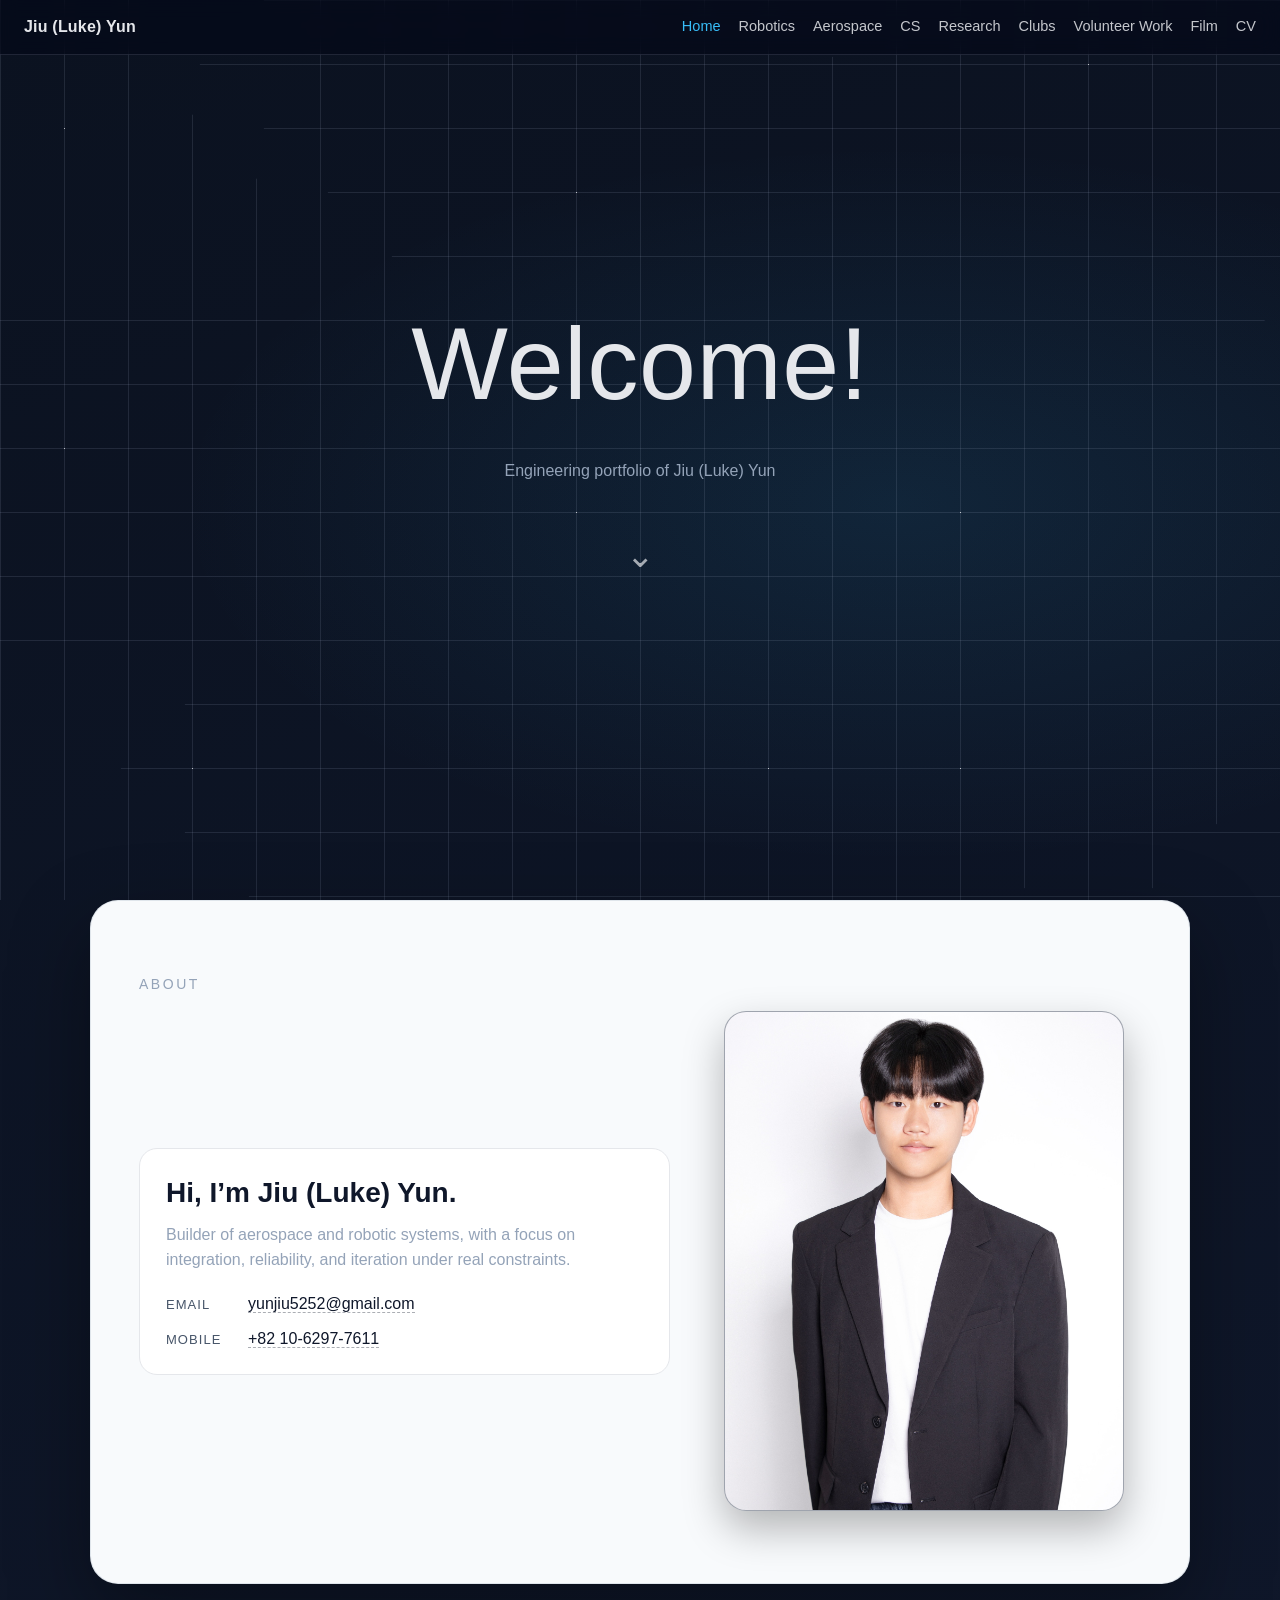
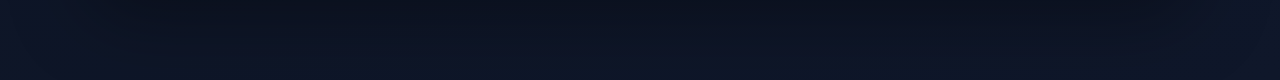
==== index.html @ 2cd90d99 "Film: expand gallery to 191 photos grouped by month Co-Authored-By: Claude Opus 5.5 <noreply@anthrop" ====
<!doctype html>
<html lang="en">
<head>
  <meta charset="UTF-8" />
  <meta name="viewport" content="width=device-width, initial-scale=1" />
  <title>Jiu (Luke) Yun</title>
  <link rel="icon" href="favicon.ico?v=2" sizes="any" />
  <link rel="icon" href="assets/icons/favicon.svg?v=2" type="image/svg+xml" />
  <link rel="apple-touch-icon" href="assets/icons/apple-touch-icon.png?v=2" />
  <link rel="manifest" href="site.webmanifest" />
  <meta name="theme-color" content="#0b1220" />
  <link rel="stylesheet" href="styles/main.css?v=13" />
  <script>
    try{ if(!sessionStorage.getItem('bpIntro')){ document.documentElement.classList.add('bp-intro'); sessionStorage.setItem('bpIntro','1'); } }catch(e){}
    setTimeout(function(){ document.documentElement.classList.add('bp-done'); }, 4500);
  </script>
  <script src="scripts/blueprint.js?v=3" defer></script>
</head>
<body>

<header class="topbar">
  <div class="brand">Jiu (Luke) Yun</div>
  <nav class="nav">
    <a href="index.html" class="active">Home</a>
    <a href="robotics.html">Robotics</a>
    <a href="aerospace.html">Aerospace</a>
    <a href="cs.html">CS</a>
    <a href="research.html">Research</a>
    <a href="clubs.html">Clubs</a>
    <a href="volunteer.html">Volunteer Work</a>
    <a href="film.html">Film</a>
    <a href="cv.html">CV</a>
  </nav>
</header>

<main class="heroWrap">
  <section class="hero">
    <h1>Welcome!</h1>
    <p>Engineering portfolio of Jiu (Luke) Yun</p>
    <a class="downLink" href="#about" aria-label="Scroll to about">⌄</a>
  </section>
</main>
<section class="section" id="about">
  <p class="sectionTitle">About</p>

  <div class="aboutGrid">
    <div class="aboutCard">
      <h2 class="aboutLead">Hi, I’m Jiu (Luke) Yun.</h2>
      <p class="aboutBody">
        Builder of aerospace and robotic systems, with a focus on integration, reliability, and iteration under real constraints.
      </p>

      <div class="contactList">
        <div class="contactItem">
          <div class="contactLabel">Email</div>
          <div class="contactValue">
            <a href="mailto:yunjiu5252@gmail.com">yunjiu5252@gmail.com</a>
          </div>
        </div>

        <div class="contactItem">
          <div class="contactLabel">Mobile</div>
          <div class="contactValue">
            <a href="tel:+821062977611">+82 10-6297-7611</a>
          </div>
        </div>
      </div>
    </div>

    <div class="profileWrap">
      <img class="profileImg" src="assets/img/profile.jpeg" alt="Portrait of Jiu (Luke) Yun" />
    </div>
  </div>
</section>

<script src="scripts/main.js"></script>
</body>
</html>
---- styles/main.css ----
html {
  scroll-behavior: smooth;
}

:root{
  --bg:#0b1220;
  --bg2:#0f172a;
  --text:#e5e7eb;
  --muted:#94a3b8;
  --line: rgba(148,163,184,.18);
  --accent:#38bdf8;
}

*{ box-sizing:border-box; }

body{
  margin:0;
  color:var(--text);
  background:
    radial-gradient(1200px 600px at 70% 30%, rgba(56,189,248,.10), transparent 60%),
    linear-gradient(160deg, var(--bg), var(--bg2));
  font-family:-apple-system, BlinkMacSystemFont, "Segoe UI", Arial, sans-serif;
  line-height:1.6;
}

/* hero background only */
.heroWrap{
  position: relative;
  isolation: isolate;
}

.heroWrap::before{
  content:"";
  position:absolute;
  inset:0;
  pointer-events:none;
  background:
    linear-gradient(var(--line) 1px, transparent 1px) 0 0 / 64px 64px,
    linear-gradient(90deg, var(--line) 1px, transparent 1px) 0 0 / 64px 64px,
    linear-gradient(rgba(148,163,184,.08) 1px, transparent 1px) 0 0 / 16px 16px,
    linear-gradient(90deg, rgba(148,163,184,.08) 1px, transparent 1px) 0 0 / 16px 16px;
  opacity:.6;
  z-index:-1;
}

/* top nav */
.topbar{
  position:fixed;
  top:0; left:0; right:0;
  display:flex;
  align-items:center;
  justify-content:space-between;
  padding:14px 24px;
  background: rgba(2,6,23,.55);
  border-bottom:1px solid rgba(148,163,184,.18);
  backdrop-filter: blur(10px);
  z-index:50;
}

.brand{
  font-weight:700;
  letter-spacing:.2px;
}

.nav{
  display:flex;
  gap:18px;
  align-items:center;
}

.nav a{
  color:var(--text);
  text-decoration:none;
  opacity:.85;
  font-size:14.5px;
}

.nav a:hover{ opacity:1; }

.nav a.active{
  opacity:1;
  color:var(--accent);
}

/* full-screen hero */
.heroWrap{
  min-height:100vh;
  display:grid;
  place-items:center;
  padding: 0 24px;
}

.hero{
  text-align:center;
  transform: translateY(-18px);
}

.hero h1{
  margin:0;
  font-size: clamp(56px, 8vw, 110px);
  font-weight:300;
  letter-spacing:.5px;
}

.hero p{
  margin: 12px 0 0;
  color: var(--muted);
}

.down{
  margin-top: 44px;
  font-size: 34px;
  color: rgba(229,231,235,.7);
  animation: bob 1.6s ease-in-out infinite;
}

@keyframes bob{
  0%,100%{ transform: translateY(0); }
  50%{ transform: translateY(10px); }
}

/* ---- About section (scroll-down info) ---- */
.section{
  max-width: 1100px;
  margin: 0 auto;
  padding: 96px 24px;
}

.sectionTitle{
  font-size: 14px;
  letter-spacing: .18em;
  text-transform: uppercase;
  color: var(--muted);
  margin: 0 0 16px;
}

.aboutGrid{
  display: grid;
  grid-template-columns: 1fr;
  gap: 28px;
  align-items: center;
}

@media (min-width: 900px){
  .aboutGrid{
    grid-template-columns: 1.1fr .9fr; /* text | photo */
    gap: 36px;
  }
}

.aboutCard{
  background: #ffffff;              /* 완전 흰 카드 */
  border: 1px solid #e5e7eb;        /* 연한 테두리 */
  border-radius: 18px;
  padding: 26px 26px 22px;

  /* ↓ 이 줄은 제거 */
  /* backdrop-filter: blur(10px); */
}

.aboutLead{
  font-size: 28px;
  line-height: 1.25;
  margin: 0 0 12px;
  font-weight: 600;
}

.aboutBody{
  margin: 0 0 18px;
  color: var(--muted);
}

.contactList{
  display: grid;
  gap: 10px;
  margin-top: 10px;
}

.contactItem{
  display: flex;
  gap: 10px;
  align-items: baseline;
}

.contactLabel{
  width: 72px;
  color: rgba(229,231,235,.75);
  font-size: 13px;
  letter-spacing: .08em;
  text-transform: uppercase;
}

.contactValue a{
  color: var(--text);
  text-decoration: none;
  border-bottom: 1px dashed rgba(56,189,248,.55);
}
.contactValue a:hover{
  color: var(--accent);
  border-bottom-color: rgba(56,189,248,.9);
}

.profileWrap{
  display: grid;
  place-items: center;
}

.profileImg{
  width: min(420px, 92%);
  aspect-ratio: 4 / 5;
  object-fit: cover;
  border-radius: 22px;
  border: 1px solid rgba(148,163,184,.18);
  box-shadow: 0 18px 40px rgba(0,0,0,.28);
  background: rgba(2,6,23,.35);
}

/* helpers */
.page{ padding: 120px 24px 64px; max-width: 1100px; margin: 0 auto; }
.muted{ color: var(--muted); }

.downLink{
  display: inline-block;
  margin-top: 44px;
  font-size: 34px;
  color: rgba(229,231,235,.7);
  text-decoration: none;
  animation: bob 1.6s ease-in-out infinite;
}
.downLink:hover{ color: var(--accent); }

.section{
  max-width: 1100px;
  margin: 0 auto;
  padding: 96px 24px;
}

#about{
  background: #f8fafc;
  color: #0f172a;
}
/* ===== Section pages ===== */
.pageHead{position:relative;isolation:isolate;padding:140px 24px 56px;border-bottom:1px solid var(--line)}
.pageHead::before{content:"";position:absolute;inset:0;pointer-events:none;
  background:
    linear-gradient(var(--line) 1px, transparent 1px) 0 0 / 64px 64px,
    linear-gradient(90deg, var(--line) 1px, transparent 1px) 0 0 / 64px 64px,
    linear-gradient(rgba(148,163,184,.08) 1px, transparent 1px) 0 0 / 16px 16px,
    linear-gradient(90deg, rgba(148,163,184,.08) 1px, transparent 1px) 0 0 / 16px 16px;
  opacity:.6;z-index:-1}
.pageHeadInner{max-width:1100px;margin:0 auto}
.pageHead h1{margin:0;font-size:clamp(40px,6vw,72px);font-weight:300;letter-spacing:.5px;line-height:1.1}
.pageHead p{margin:14px 0 0;color:var(--muted);max-width:60ch}

.projectList{max-width:1100px;margin:0 auto;padding:24px 24px 96px}
.project{display:grid;grid-template-columns:1fr;gap:24px;padding:48px 0;border-bottom:1px solid var(--line)}
.project:last-child{border-bottom:0}
@media (min-width:900px){.project{grid-template-columns:.95fr 1.05fr;gap:40px;align-items:start}}
.projectMedia{aspect-ratio:4/3;border:1px dashed rgba(148,163,184,.35);border-radius:14px;background:rgba(2,6,23,.35);display:grid;place-items:center;color:var(--muted);font-size:14px;overflow:hidden}
.projectMedia img{width:100%;height:100%;object-fit:cover}
.projectMeta{font-size:13px;letter-spacing:.12em;text-transform:uppercase;color:var(--accent);margin:0 0 8px}
.project h2{margin:0 0 12px;font-size:28px;font-weight:600;line-height:1.25}
.project p{margin:0 0 14px;opacity:.9;max-width:62ch}
.tags{display:flex;flex-wrap:wrap;gap:8px;margin:6px 0 0;padding:0;list-style:none}
.tags li{font-size:13.5px;padding:4px 10px;border:1px solid var(--line);border-radius:999px;color:var(--muted)}

.cvWrap{max-width:1100px;margin:0 auto;padding:24px 24px 96px}
.cvBlock{padding:40px 0;border-bottom:1px solid var(--line)}
.cvBlock:last-of-type{border-bottom:0}
.cvRow{display:grid;grid-template-columns:1fr;gap:4px;padding:14px 0;border-top:1px solid rgba(148,163,184,.10)}
.cvRow:first-of-type{border-top:0}
@media (min-width:720px){.cvRow{grid-template-columns:140px 1fr;gap:24px}}
.cvDate{color:var(--muted);font-size:14.5px}
.cvTitle{font-weight:600}
.cvSub{color:var(--muted);font-size:14.5px}
.cvDownload{display:inline-block;margin-top:22px;padding:10px 18px;border:1px solid var(--accent);border-radius:10px;color:var(--accent);text-decoration:none}
.cvDownload:hover{background:rgba(56,189,248,.12)}

/* ===== Robot lineup (robotics page) ===== */
.lineup{max-width:1100px;margin:0 auto;padding:56px 24px 24px}
.lineupHead{display:flex;justify-content:space-between;align-items:flex-end;gap:16px;flex-wrap:wrap;margin-bottom:24px}
.lineupHead h2{margin:0;font-size:28px;font-weight:600}
.lineupHead p{margin:6px 0 0;color:var(--muted)}
.filter{display:flex;gap:6px;flex-wrap:wrap}
.filter button{font:inherit;font-size:14px;color:var(--muted);background:transparent;border:1px solid var(--line);border-radius:999px;padding:6px 14px;cursor:pointer}
.filter button[aria-pressed="true"]{color:var(--bg);background:var(--accent);border-color:var(--accent)}
.robotGrid{display:grid;grid-template-columns:repeat(auto-fill,minmax(230px,1fr));gap:18px;margin:0;padding:0;list-style:none}
.robot{border:1px solid var(--line);border-radius:14px;overflow:hidden;background:rgba(2,6,23,.35);display:flex;flex-direction:column}
.robot[hidden]{display:none}
.robotPhoto{position:relative;overflow:hidden;aspect-ratio:4/3;display:grid;place-items:center;color:var(--muted);font-size:13px;border-bottom:1px dashed rgba(148,163,184,.3)}
.robotPhoto img{position:absolute;inset:0;width:100%;height:100%;object-fit:cover}
.robotBody{padding:14px 16px 16px}
.robotNo{font-size:12px;letter-spacing:.12em;color:var(--accent);margin:0 0 4px}
.robot h3{margin:0 0 10px;font-size:19px;font-weight:600}
.robotSpecs{margin:0;display:grid;grid-template-columns:auto 1fr;gap:4px 12px;font-size:14px}
.robotSpecs dt{color:var(--muted)}
.robotSpecs dd{margin:0}
.blank{color:rgba(148,163,184,.55)}

.paperBlank{border:1px dashed rgba(148,163,184,.35);border-radius:10px;padding:14px 16px;margin:0 0 14px;color:var(--muted);font-size:14.5px}
.paperBlank dl{margin:0;display:grid;grid-template-columns:auto 1fr;gap:6px 14px}
.paperBlank dt{color:var(--muted)}
.paperBlank dd{margin:0;color:rgba(148,163,184,.55)}

/* ===== Site-wide blueprint grid (fixed, continuous behind every section) ===== */
.heroWrap::before, .pageHead::before{ display:none; }
body::before, body::after{
  content:"";
  position:fixed;
  inset:0;
  pointer-events:none;
  z-index:-1;
}
/* fine 16px grid */
body::before{
  background:
    linear-gradient(rgba(148,163,184,.07) 1px, transparent 1px) 0 0 / 16px 16px,
    linear-gradient(90deg, rgba(148,163,184,.07) 1px, transparent 1px) 0 0 / 16px 16px;
}
/* major 64px grid */
body::after{
  background:
    linear-gradient(rgba(148,163,184,.16) 1px, transparent 1px) 0 0 / 64px 64px,
    linear-gradient(90deg, rgba(148,163,184,.16) 1px, transparent 1px) 0 0 / 64px 64px;
}

/* intro: grid lines grow out from scattered intersections (scripts/blueprint.js) */
body::before, body::after{ transition: opacity .7s ease; }
.bp-intro:not(.bp-done) body::before,
.bp-intro:not(.bp-done) body::after{ opacity:0; }
.bpCanvas{ position:fixed; inset:0; width:100%; height:100%; pointer-events:none; z-index:-1; transition: opacity .7s ease; }
.bp-intro .hero, .bp-intro .pageHeadInner{ animation: bpFade .8s ease-out 1.4s both; }
@keyframes bpFade{ from{ opacity:0; transform: translateY(-6px); } to{ opacity:1; transform: translateY(-18px); } }
.bp-intro .pageHeadInner{ animation-name: bpFadeFlat; }
@keyframes bpFadeFlat{ from{ opacity:0; } to{ opacity:1; } }
@media (prefers-reduced-motion: reduce){
  .bp-intro body::before, .bp-intro body::after{ opacity:1 !important; }
  .bp-intro .hero, .bp-intro .pageHeadInner{ animation:none; }
  .bpCanvas{ display:none; }
}

/* ===== About: floating rounded panel ===== */
#about{
  max-width:1100px;
  margin:0 auto 96px;
  padding:72px 48px;
  border-radius:28px;
  background:#f8fafc;
  color:#0f172a;
  border:1px solid rgba(148,163,184,.25);
  box-shadow:0 30px 80px rgba(0,0,0,.35);
}
@media (max-width: 1148px){
  #about{ margin:0 24px 96px; }
}
@media (max-width: 640px){
  #about{ margin:0 16px 64px; padding:40px 20px; border-radius:20px; }
}
#about .contactLabel{ color:#475569; }
#about .contactValue a{ color:#0f172a; border-bottom-color:rgba(15,23,42,.35); }
#about .contactValue a:hover{ color:#0369a1; border-bottom-color:#0369a1; }
.projectMedia{position:relative}
.projectMedia > img{position:absolute;inset:0;width:100%;height:100%;object-fit:cover}
.projectMedia.duo{display:grid;grid-template-columns:1fr 1fr;gap:4px;place-items:stretch}
.projectMedia.duo > img{position:static;min-height:0}
.projectLink{margin:14px 0 0;font-size:15px}
.projectLink a{color:var(--accent);text-decoration:none;border-bottom:1px solid currentColor}
.projectLink a:hover{opacity:.8}
.paperInfo{border:1px solid rgba(148,163,184,.25);border-radius:10px;padding:14px 16px;margin:0 0 14px;font-size:14.5px}
.paperInfo dl{margin:0;display:grid;grid-template-columns:auto 1fr;gap:6px 14px}
.paperInfo dt{color:var(--muted)}
.paperInfo dd{margin:0;color:#e2e8f0}
.paperInfo b{font-weight:600;color:#fff}
.projectMedia.page{background:#e5e7eb}
.projectMedia.page > img{object-fit:cover;object-position:top}
a.projectMedia{display:block;width:100%;align-self:start}
/* ===== Clubs ===== */
.clubSection{max-width:1100px;margin:0 auto;padding:24px 24px 96px}
.clubGrid{list-style:none;margin:0;padding:0;display:grid;grid-template-columns:repeat(auto-fill,minmax(320px,1fr));gap:16px}
.club{border:1px solid rgba(148,163,184,.22);border-radius:16px;background:rgba(2,6,23,.45);padding:20px 22px}
.clubField{font-size:12px;letter-spacing:.12em;text-transform:uppercase;color:var(--accent);margin:0 0 8px}
.club h3{margin:0 0 6px;font-size:22px;font-weight:600}
.clubRole{margin:0;color:var(--muted);font-size:15px}
.club{display:flex;align-items:center;gap:18px}
.clubLogo{width:84px;height:84px;flex:0 0 84px;border-radius:14px;object-fit:cover;background:#fff}
.clubLogo.empty{background:transparent;border:1px dashed rgba(148,163,184,.35)}
.clubText{min-width:0}
.projectMedia.logoMedia{border-style:solid;border-color:rgba(148,163,184,.2)}
.projectMedia.logoMedia > img{position:static;width:auto;height:78%;max-width:78%;object-fit:contain;margin:auto}
.project a{color:var(--accent)}
/* ===== Film ===== */
.filmSection{max-width:1200px;margin:0 auto;padding:24px 24px 96px}
.filmMonth{font-size:13px;letter-spacing:.14em;text-transform:uppercase;color:var(--accent);font-weight:500;margin:40px 0 14px;padding-top:18px;border-top:1px solid rgba(148,163,184,.18)}
.filmMonth:first-child{margin-top:0}
.filmGrid{columns:3 280px;column-gap:12px}
.filmItem{display:block;break-inside:avoid;margin:0 0 12px;border-radius:8px;overflow:hidden;background:#0b1220;border:1px solid rgba(148,163,184,.16)}
.filmItem img{display:block;width:100%;height:auto;transition:transform .35s ease}
.filmItem:hover img{transform:scale(1.02)}
@media (max-width:640px){.filmGrid{columns:2;column-gap:8px}.filmItem{margin-bottom:8px}}
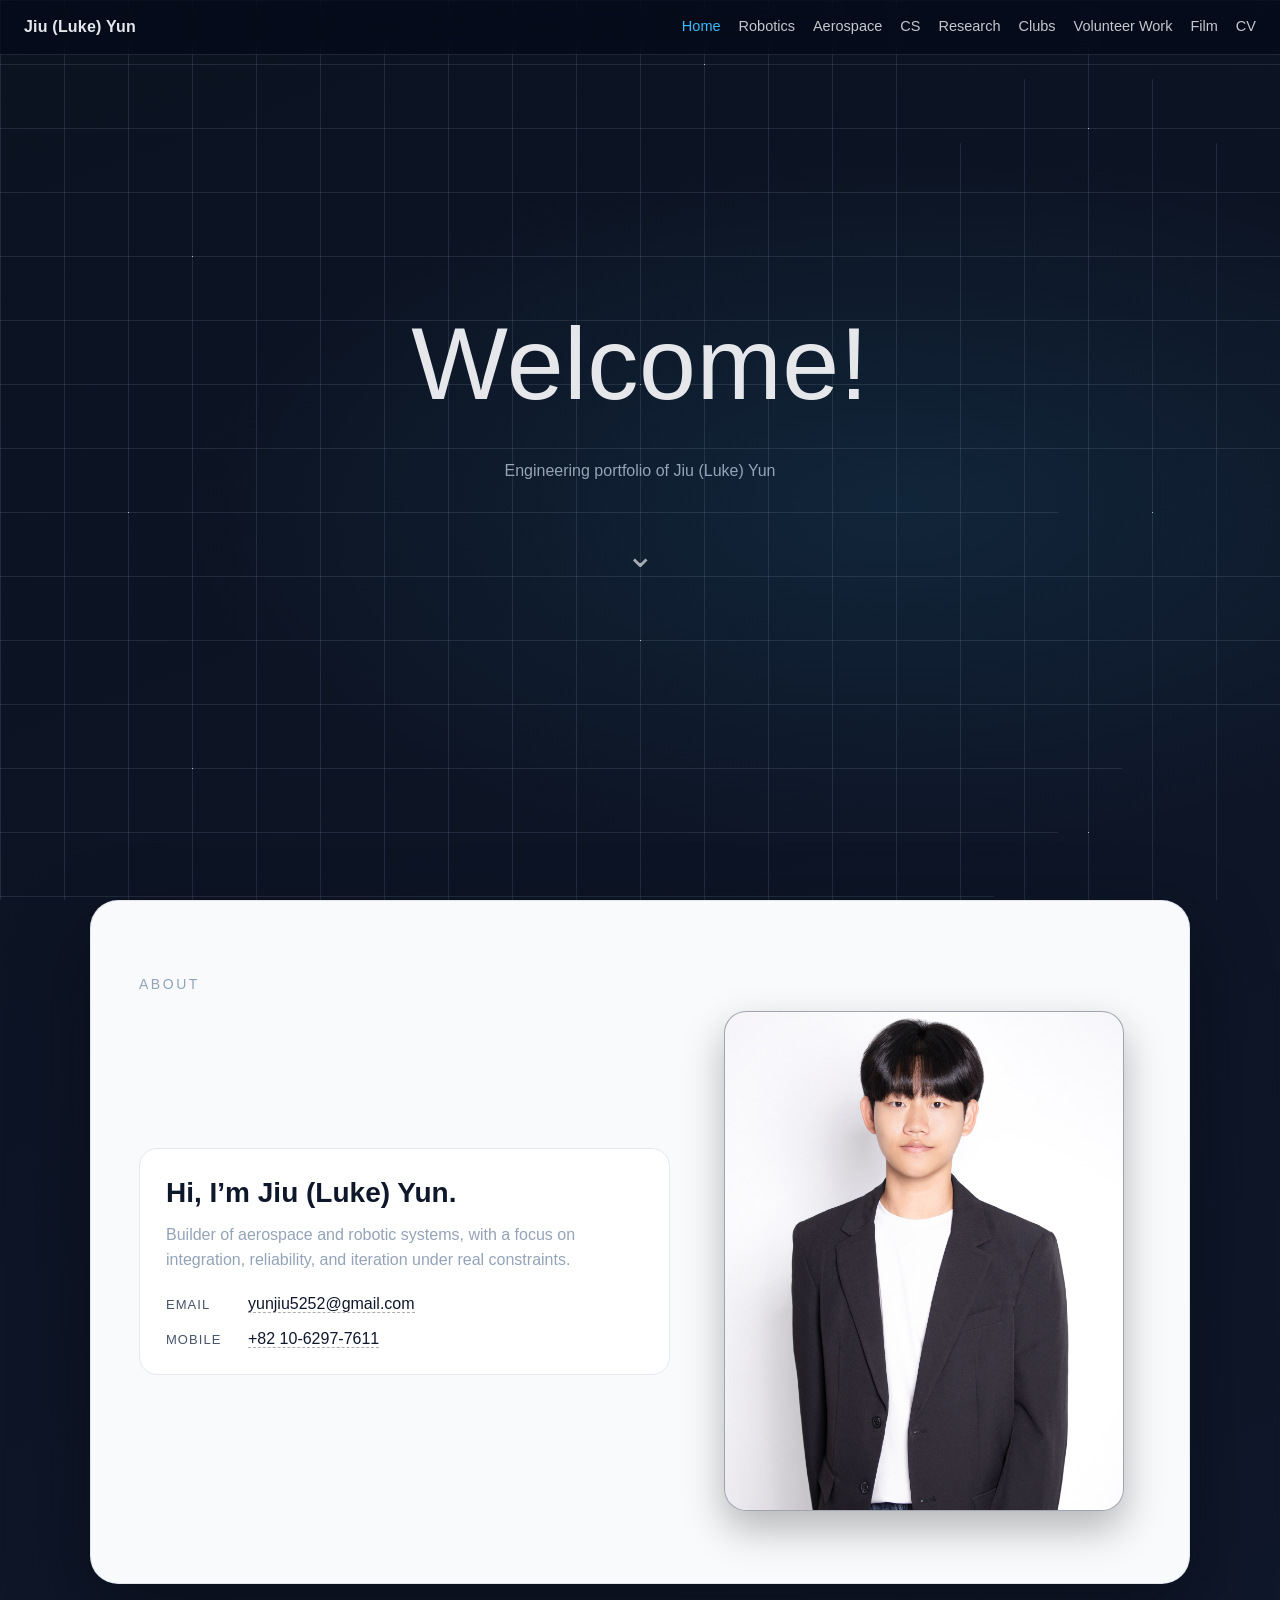
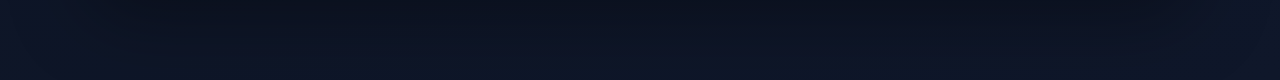
==== commit 3e9a0a14: "Film: feature Instagram profile photo, drop two silhouettes Co-Authored-By: Claude Opus 5.5 <noreply" ====
--- a/index.html
+++ b/index.html
@@ -9,7 +9,7 @@
   <link rel="apple-touch-icon" href="assets/icons/apple-touch-icon.png?v=2" />
   <link rel="manifest" href="site.webmanifest" />
   <meta name="theme-color" content="#0b1220" />
-  <link rel="stylesheet" href="styles/main.css?v=13" />
+  <link rel="stylesheet" href="styles/main.css?v=14" />
   <script>
     try{ if(!sessionStorage.getItem('bpIntro')){ document.documentElement.classList.add('bp-intro'); sessionStorage.setItem('bpIntro','1'); } }catch(e){}
     setTimeout(function(){ document.documentElement.classList.add('bp-done'); }, 4500);
--- a/styles/main.css
+++ b/styles/main.css
@@ -397,3 +397,8 @@
 .filmItem img{display:block;width:100%;height:auto;transition:transform .35s ease}
 .filmItem:hover img{transform:scale(1.02)}
 @media (max-width:640px){.filmGrid{columns:2;column-gap:8px}.filmItem{margin-bottom:8px}}
+.filmHead{display:flex;align-items:center;justify-content:space-between;gap:40px}
+.filmProfile{flex:0 0 230px;display:block;text-decoration:none;color:var(--muted);text-align:center;font-size:13px;letter-spacing:.04em}
+.filmProfile img{display:block;width:100%;aspect-ratio:3/4;object-fit:cover;border-radius:14px;border:1px solid rgba(148,163,184,.3);box-shadow:0 18px 50px rgba(0,0,0,.45);transform:rotate(2deg);transition:transform .3s ease;margin-bottom:12px}
+.filmProfile:hover img{transform:rotate(0)}
+@media (max-width:720px){.filmHead{flex-direction:column;align-items:flex-start}.filmProfile{flex-basis:auto;width:180px}}
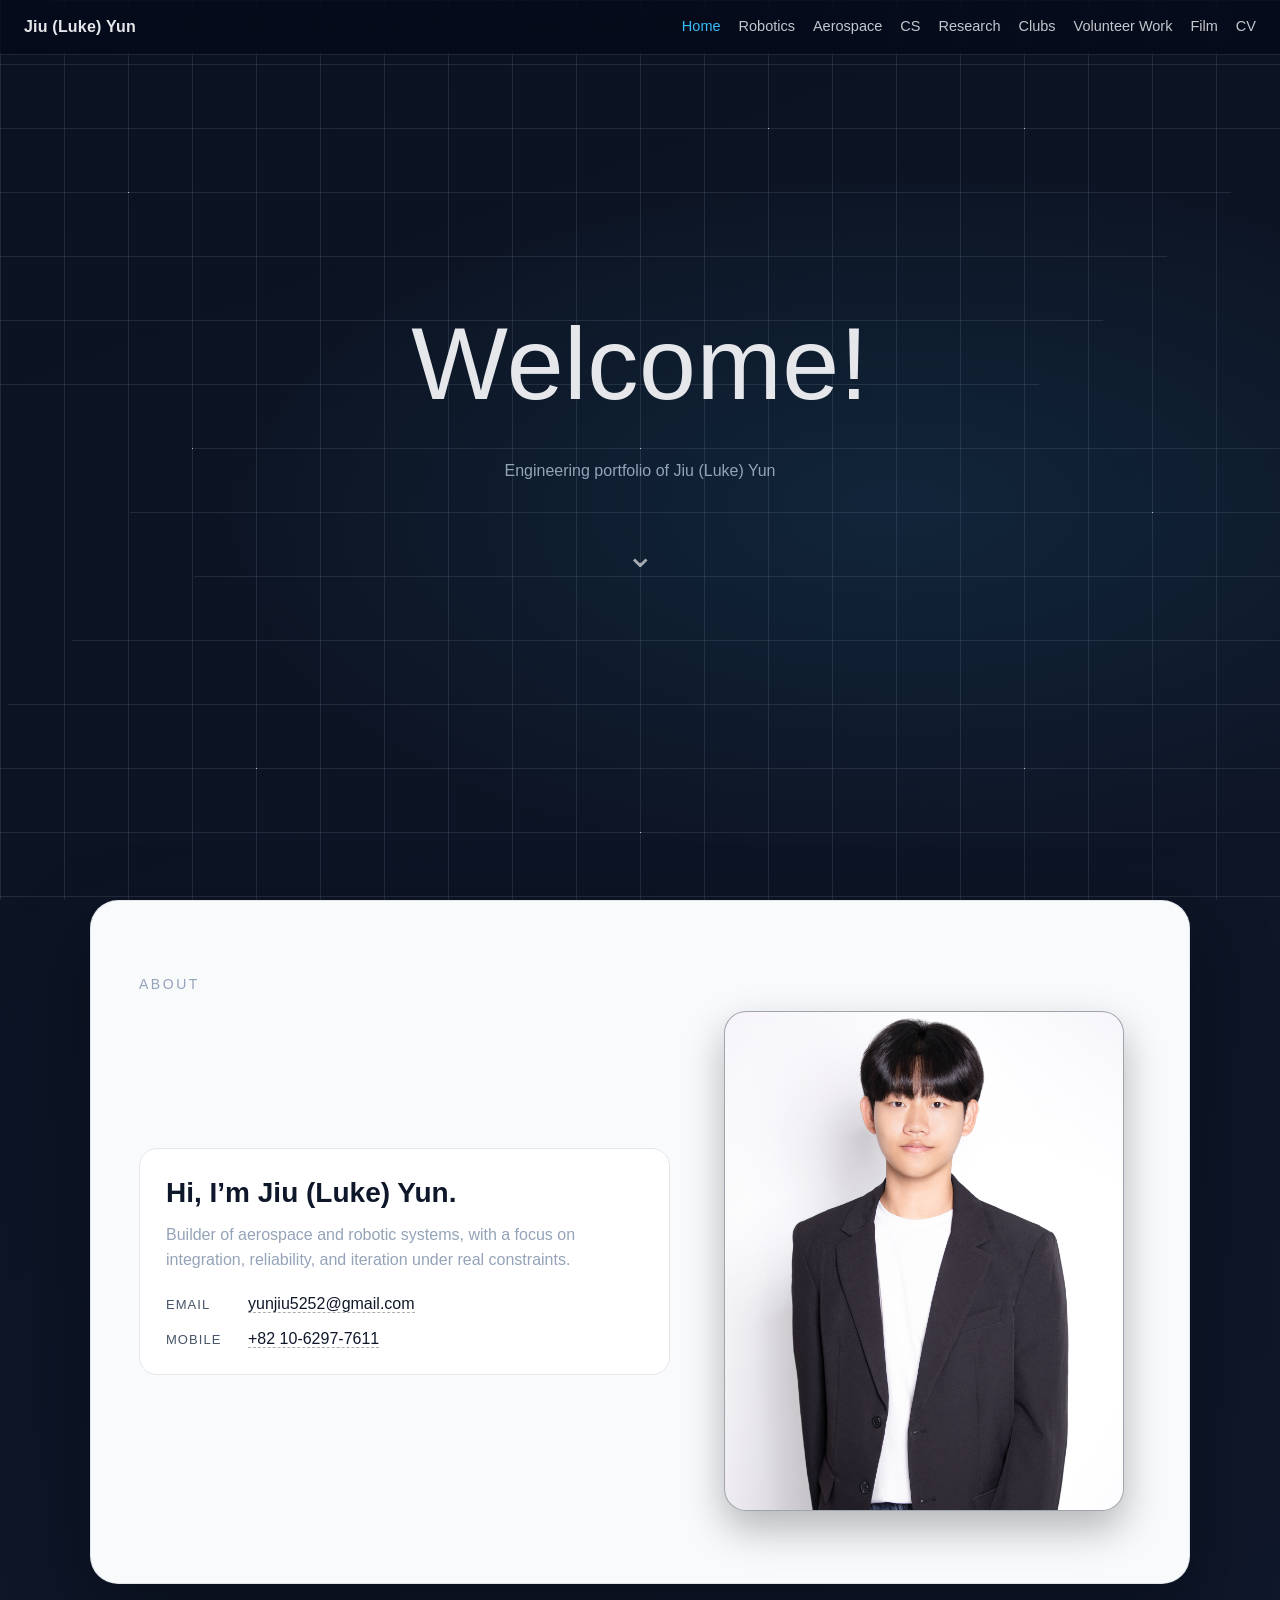
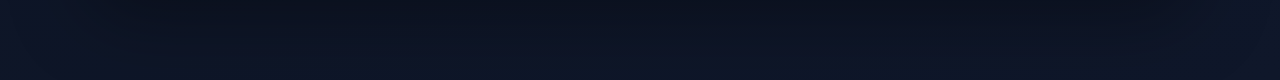
==== commit 9267a176: "Film: correct Instagram handle, add Gloria Patri motto Co-Authored-By: Claude Opus 5.5 <noreply@anth" ====
--- a/index.html
+++ b/index.html
@@ -9,7 +9,7 @@
   <link rel="apple-touch-icon" href="assets/icons/apple-touch-icon.png?v=2" />
   <link rel="manifest" href="site.webmanifest" />
   <meta name="theme-color" content="#0b1220" />
-  <link rel="stylesheet" href="styles/main.css?v=14" />
+  <link rel="stylesheet" href="styles/main.css?v=15" />
   <script>
     try{ if(!sessionStorage.getItem('bpIntro')){ document.documentElement.classList.add('bp-intro'); sessionStorage.setItem('bpIntro','1'); } }catch(e){}
     setTimeout(function(){ document.documentElement.classList.add('bp-done'); }, 4500);
--- a/styles/main.css
+++ b/styles/main.css
@@ -402,3 +402,6 @@
 .filmProfile img{display:block;width:100%;aspect-ratio:3/4;object-fit:cover;border-radius:14px;border:1px solid rgba(148,163,184,.3);box-shadow:0 18px 50px rgba(0,0,0,.45);transform:rotate(2deg);transition:transform .3s ease;margin-bottom:12px}
 .filmProfile:hover img{transform:rotate(0)}
 @media (max-width:720px){.filmHead{flex-direction:column;align-items:flex-start}.filmProfile{flex-basis:auto;width:180px}}
+.filmMotto{margin:6px 0 18px;padding:2px 0 2px 18px;border-left:2px solid rgba(232,200,140,.7)}
+.filmMotto p{margin:0;font-family:"Times New Roman",Tinos,Georgia,serif;font-style:italic;font-size:clamp(19px,2.2vw,24px);line-height:1.4;color:#f1e6cf}
+.filmMotto cite{display:block;margin-top:6px;font-style:normal;font-size:12px;letter-spacing:.12em;text-transform:uppercase;color:rgba(232,200,140,.75)}
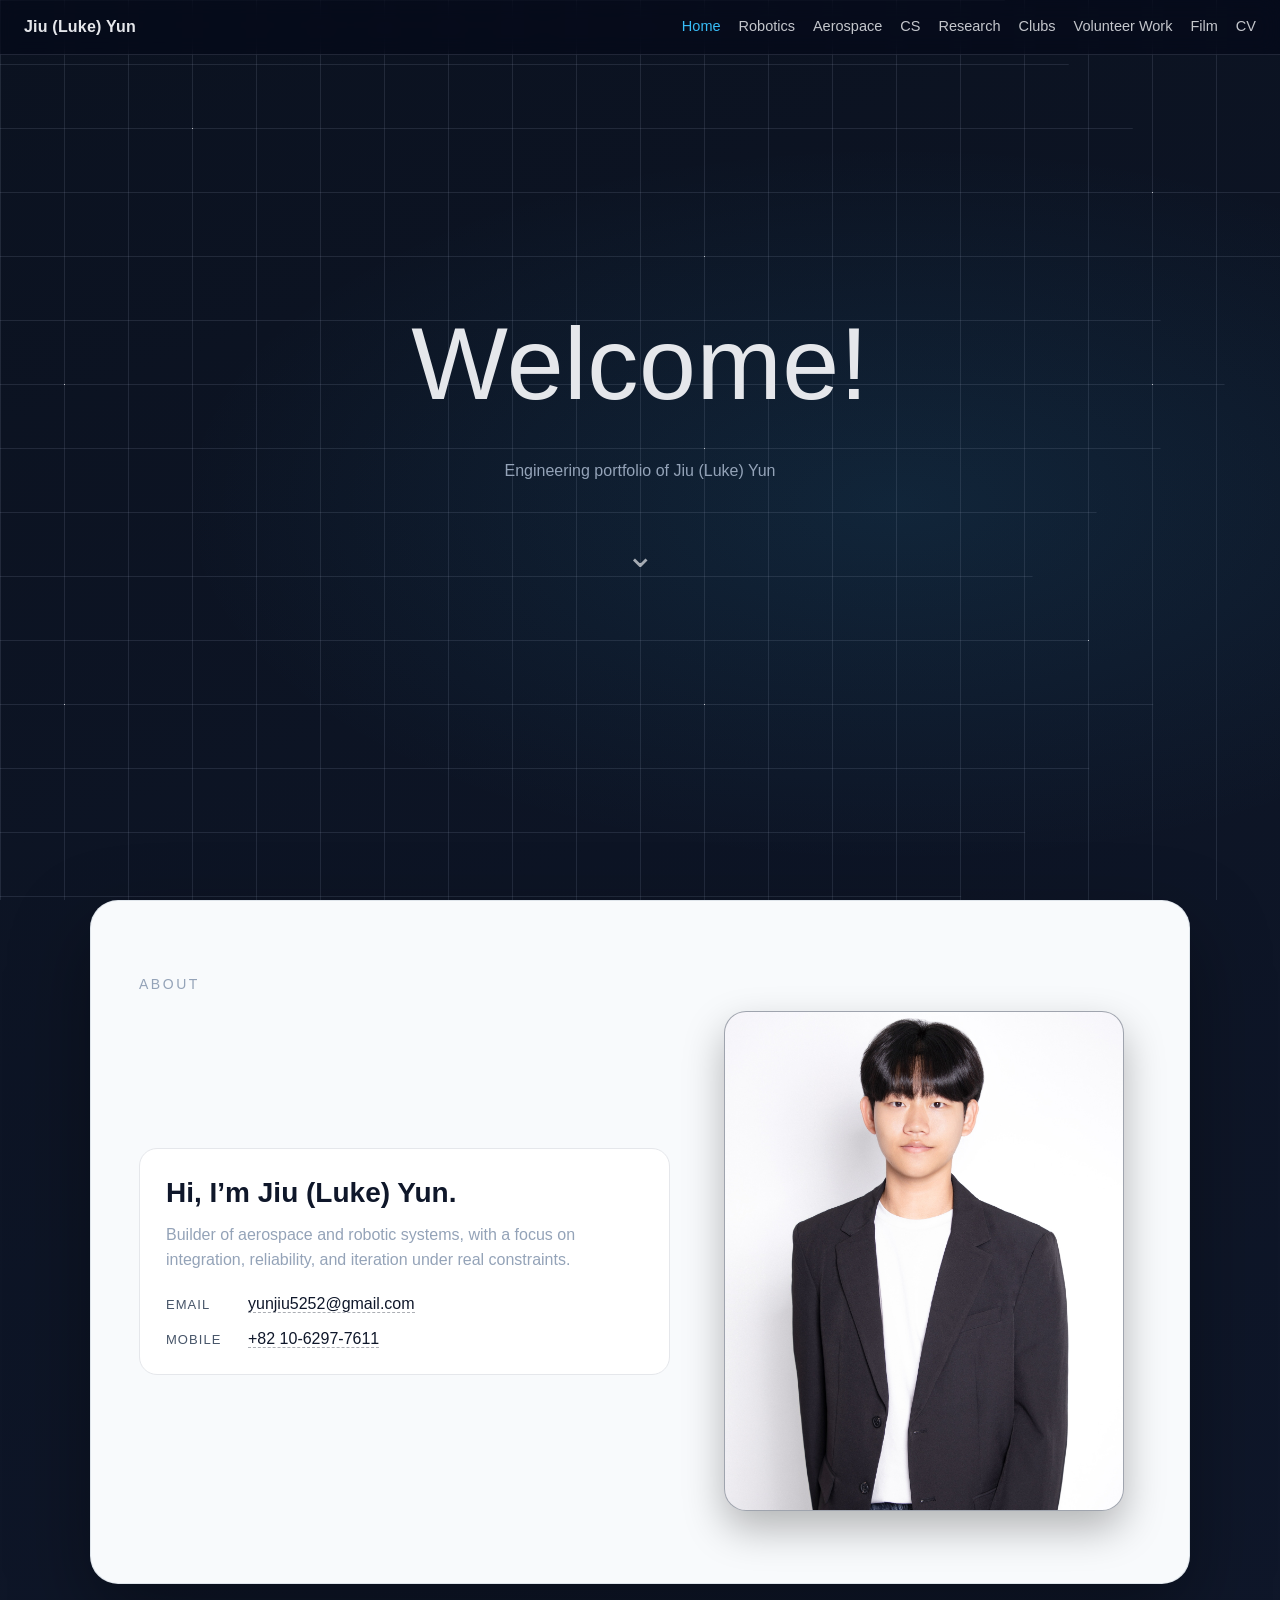
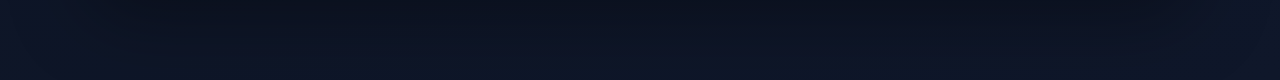
==== commit 2334bc3e: "Film: group photos into five types with filter Co-Authored-By: Claude Opus 5.5 <noreply@anthropic.co" ====
--- a/index.html
+++ b/index.html
@@ -9,7 +9,7 @@
   <link rel="apple-touch-icon" href="assets/icons/apple-touch-icon.png?v=2" />
   <link rel="manifest" href="site.webmanifest" />
   <meta name="theme-color" content="#0b1220" />
-  <link rel="stylesheet" href="styles/main.css?v=15" />
+  <link rel="stylesheet" href="styles/main.css?v=16" />
   <script>
     try{ if(!sessionStorage.getItem('bpIntro')){ document.documentElement.classList.add('bp-intro'); sessionStorage.setItem('bpIntro','1'); } }catch(e){}
     setTimeout(function(){ document.documentElement.classList.add('bp-done'); }, 4500);
--- a/styles/main.css
+++ b/styles/main.css
@@ -405,3 +405,12 @@
 .filmMotto{margin:6px 0 18px;padding:2px 0 2px 18px;border-left:2px solid rgba(232,200,140,.7)}
 .filmMotto p{margin:0;font-family:"Times New Roman",Tinos,Georgia,serif;font-style:italic;font-size:clamp(19px,2.2vw,24px);line-height:1.4;color:#f1e6cf}
 .filmMotto cite{display:block;margin-top:6px;font-style:normal;font-size:12px;letter-spacing:.12em;text-transform:uppercase;color:rgba(232,200,140,.75)}
+.filmFilter{display:flex;flex-wrap:wrap;gap:8px;margin:0 0 28px;position:sticky;top:64px;z-index:5;padding:10px 0;background:linear-gradient(#0b1220 70%,rgba(11,18,32,0))}
+.filmFilter button{font:inherit;font-size:13px;letter-spacing:.04em;color:var(--muted);background:rgba(2,6,23,.6);border:1px solid rgba(148,163,184,.25);border-radius:999px;padding:7px 14px;cursor:pointer}
+.filmFilter button span{opacity:.55;margin-left:4px}
+.filmFilter button.on,.filmFilter button:hover{color:#f1e6cf;border-color:rgba(232,200,140,.7)}
+.filmType{margin:0 0 44px}
+.filmTypeHead{display:flex;align-items:baseline;flex-wrap:wrap;gap:6px 16px;padding-top:18px;margin:0 0 16px;border-top:1px solid rgba(148,163,184,.18)}
+.filmCode{font-family:"IBM Plex Mono",ui-monospace,monospace;font-size:12px;letter-spacing:.14em;color:rgba(232,200,140,.85)}
+.filmTypeHead h2{margin:0;font-size:26px;font-weight:500}
+.filmTypeHead p{margin:0;color:var(--muted);font-family:"Times New Roman",Tinos,Georgia,serif;font-style:italic;font-size:16px}
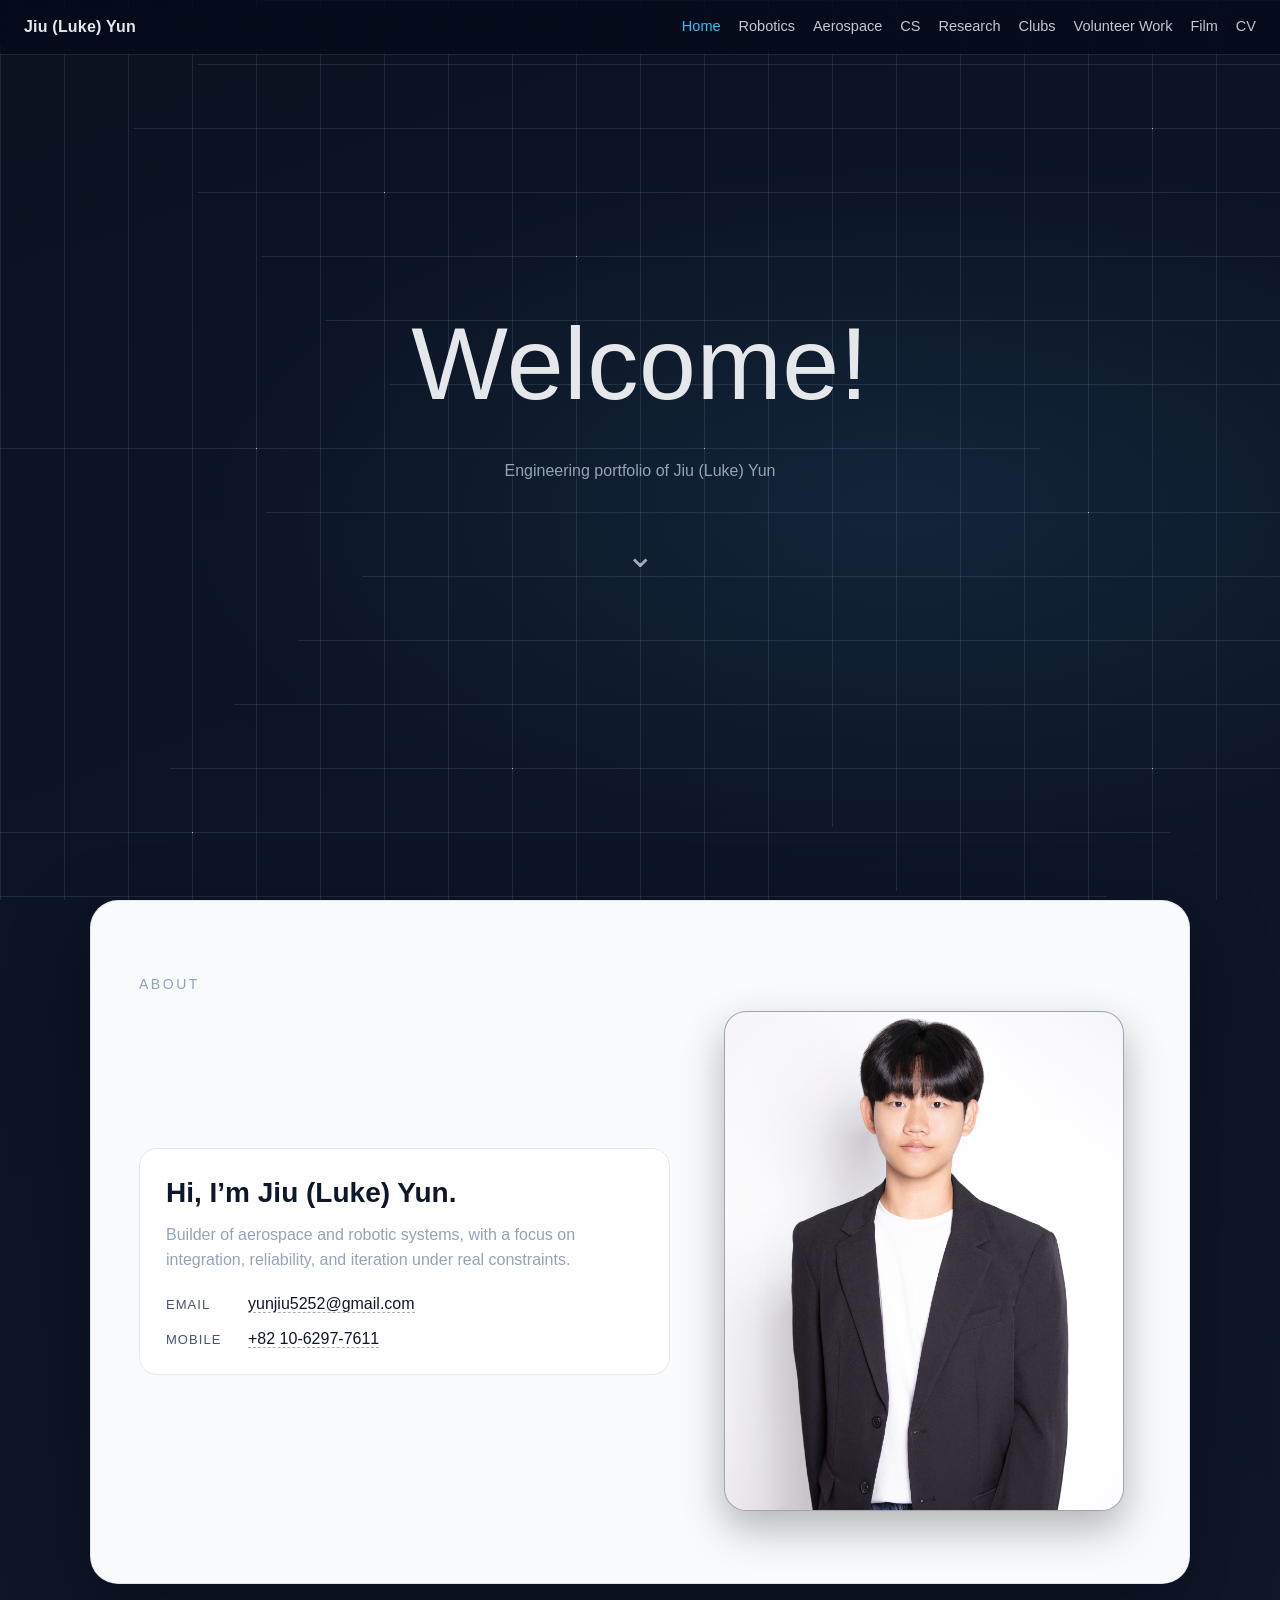
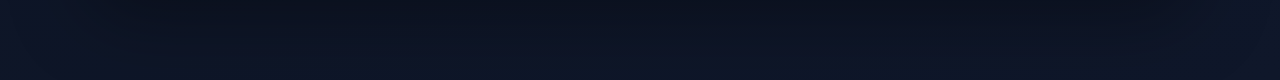
==== commit ed420fa4: "Film: engineering-discipline classification Co-Authored-By: Claude Opus 5.5 <noreply@anthropic.com> " ====
--- a/index.html
+++ b/index.html
@@ -9,7 +9,7 @@
   <link rel="apple-touch-icon" href="assets/icons/apple-touch-icon.png?v=2" />
   <link rel="manifest" href="site.webmanifest" />
   <meta name="theme-color" content="#0b1220" />
-  <link rel="stylesheet" href="styles/main.css?v=16" />
+  <link rel="stylesheet" href="styles/main.css?v=17" />
   <script>
     try{ if(!sessionStorage.getItem('bpIntro')){ document.documentElement.classList.add('bp-intro'); sessionStorage.setItem('bpIntro','1'); } }catch(e){}
     setTimeout(function(){ document.documentElement.classList.add('bp-done'); }, 4500);
--- a/styles/main.css
+++ b/styles/main.css
@@ -414,3 +414,5 @@
 .filmCode{font-family:"IBM Plex Mono",ui-monospace,monospace;font-size:12px;letter-spacing:.14em;color:rgba(232,200,140,.85)}
 .filmTypeHead h2{margin:0;font-size:26px;font-weight:500}
 .filmTypeHead p{margin:0;color:var(--muted);font-family:"Times New Roman",Tinos,Georgia,serif;font-style:italic;font-size:16px}
+.filmEq{font-family:"IBM Plex Mono",ui-monospace,monospace;font-size:14px;color:#cbd5e1;padding:3px 10px;border:1px dashed rgba(148,163,184,.35);border-radius:6px}
+.filmTypeHead p{flex-basis:100%}
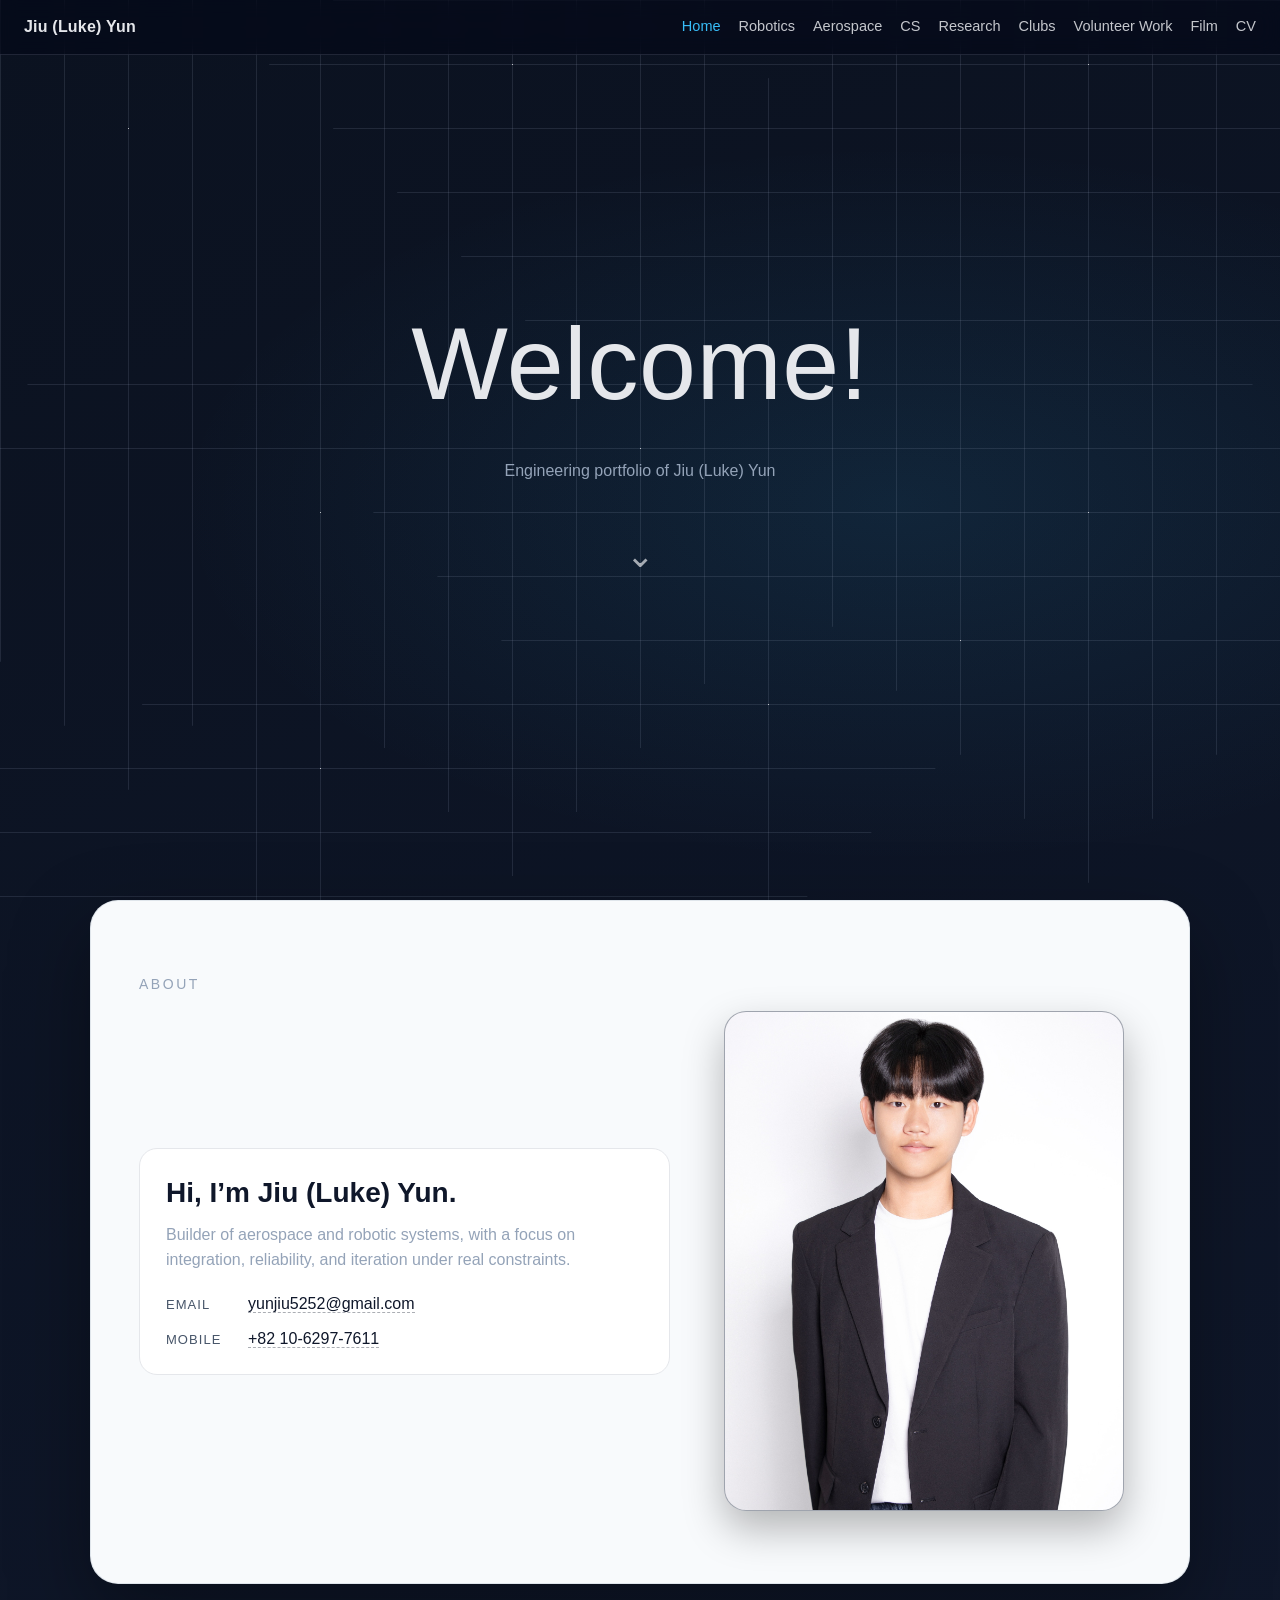
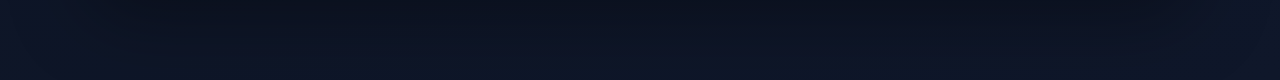
==== commit 3e783925: "CV: publish resume PDF with inline viewer, update honors and skills Co-Authored-By: Claude Opus 5.5 " ====
--- a/index.html
+++ b/index.html
@@ -9,7 +9,7 @@
   <link rel="apple-touch-icon" href="assets/icons/apple-touch-icon.png?v=2" />
   <link rel="manifest" href="site.webmanifest" />
   <meta name="theme-color" content="#0b1220" />
-  <link rel="stylesheet" href="styles/main.css?v=17" />
+  <link rel="stylesheet" href="styles/main.css?v=18" />
   <script>
     try{ if(!sessionStorage.getItem('bpIntro')){ document.documentElement.classList.add('bp-intro'); sessionStorage.setItem('bpIntro','1'); } }catch(e){}
     setTimeout(function(){ document.documentElement.classList.add('bp-done'); }, 4500);
--- a/styles/main.css
+++ b/styles/main.css
@@ -416,3 +416,9 @@
 .filmTypeHead p{margin:0;color:var(--muted);font-family:"Times New Roman",Tinos,Georgia,serif;font-style:italic;font-size:16px}
 .filmEq{font-family:"IBM Plex Mono",ui-monospace,monospace;font-size:14px;color:#cbd5e1;padding:3px 10px;border:1px dashed rgba(148,163,184,.35);border-radius:6px}
 .filmTypeHead p{flex-basis:100%}
+.cvActions{display:flex;flex-wrap:wrap;gap:10px;margin:0 0 18px}
+.cvActions .cvDownload{margin-top:0}
+.cvDownload.ghost{border-color:rgba(148,163,184,.4);color:var(--muted)}
+.cvViewer{border:1px solid rgba(148,163,184,.25);border-radius:14px;overflow:hidden;background:#fff;height:min(88vh,1100px);margin-bottom:20px}
+.cvViewer iframe{width:100%;height:100%;border:0;display:block}
+@media (max-width:720px){.cvViewer{display:none}}
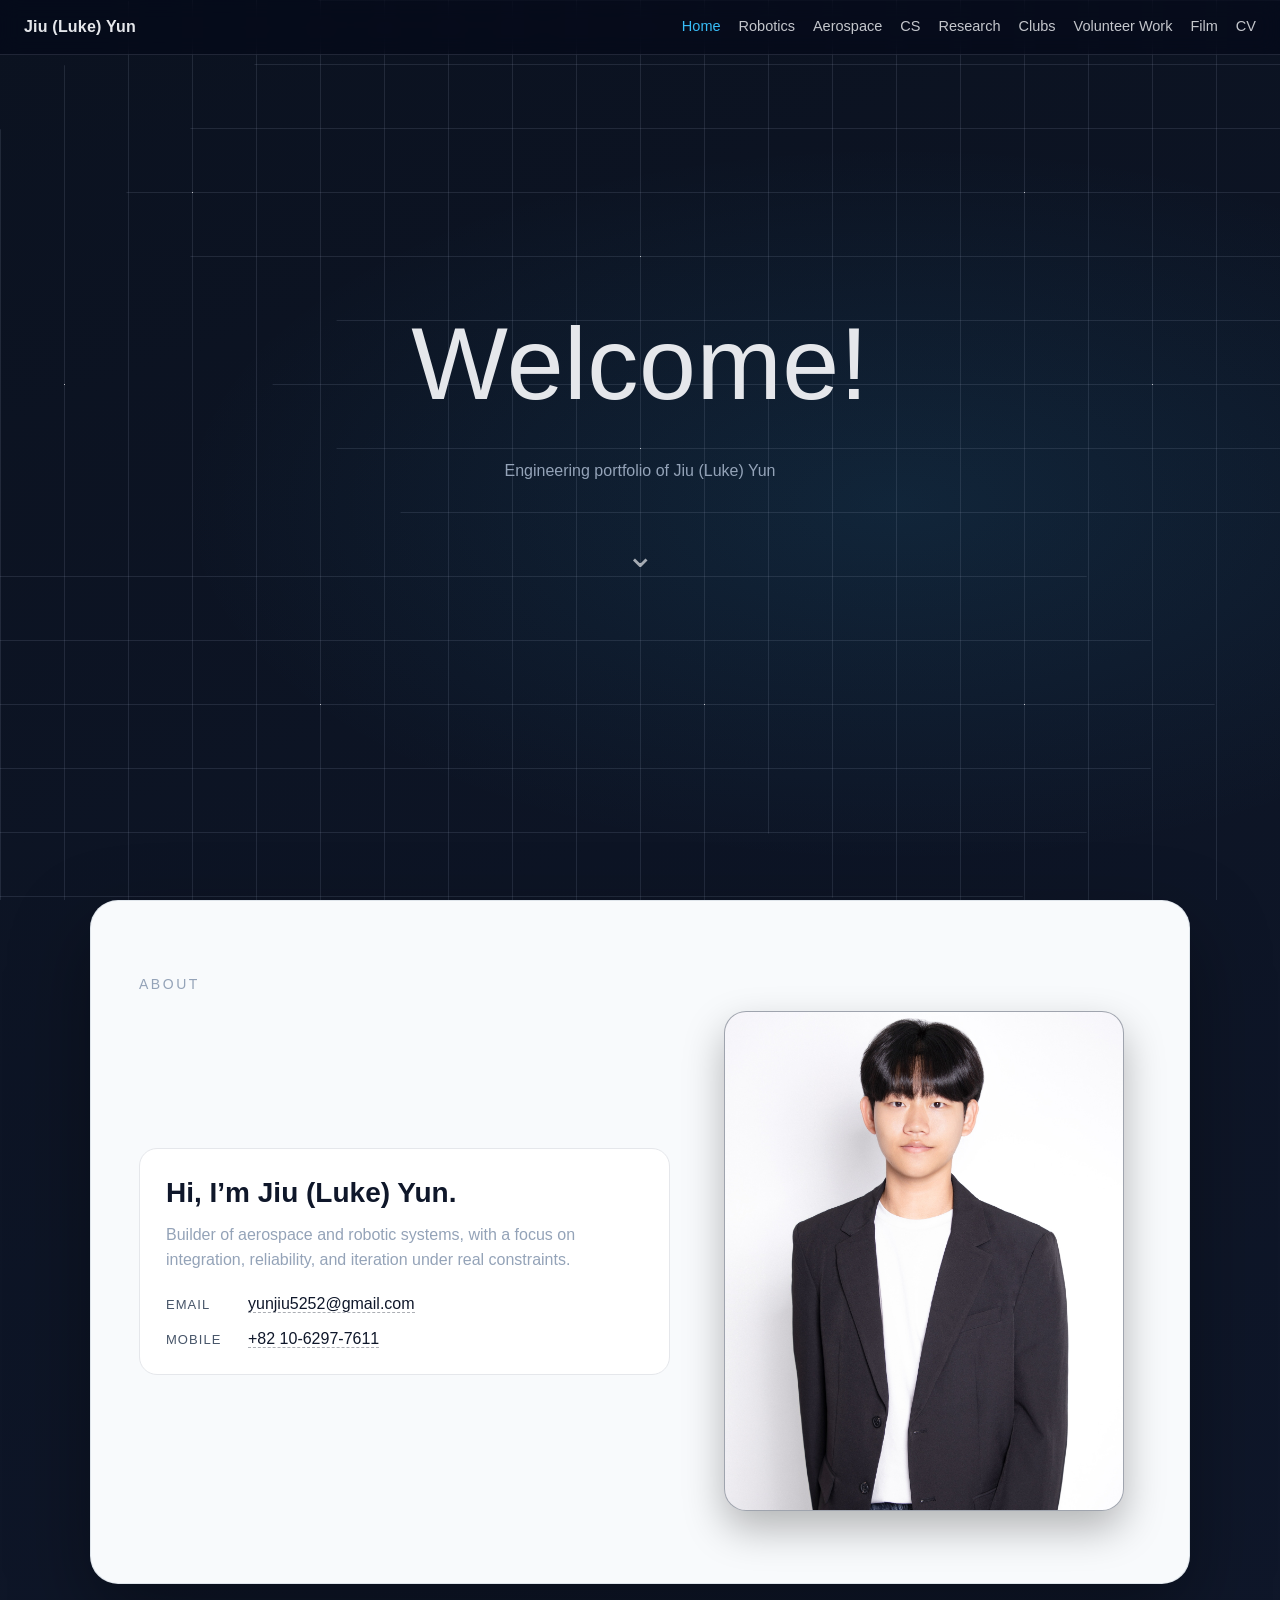
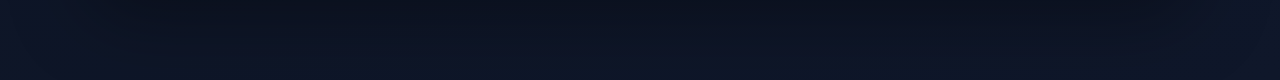
==== commit 94543eba: "Add GoatCounter analytics Co-Authored-By: Claude Opus 5.5 <noreply@anthropic.com> Claude-Session: ht" ====
--- a/index.html
+++ b/index.html
@@ -74,5 +74,6 @@
 </section>
 
 <script src="scripts/main.js"></script>
+<script data-goatcounter="https://lukeyun.goatcounter.com/count" async src="//gc.zgo.at/count.js"></script>
 </body>
 </html>
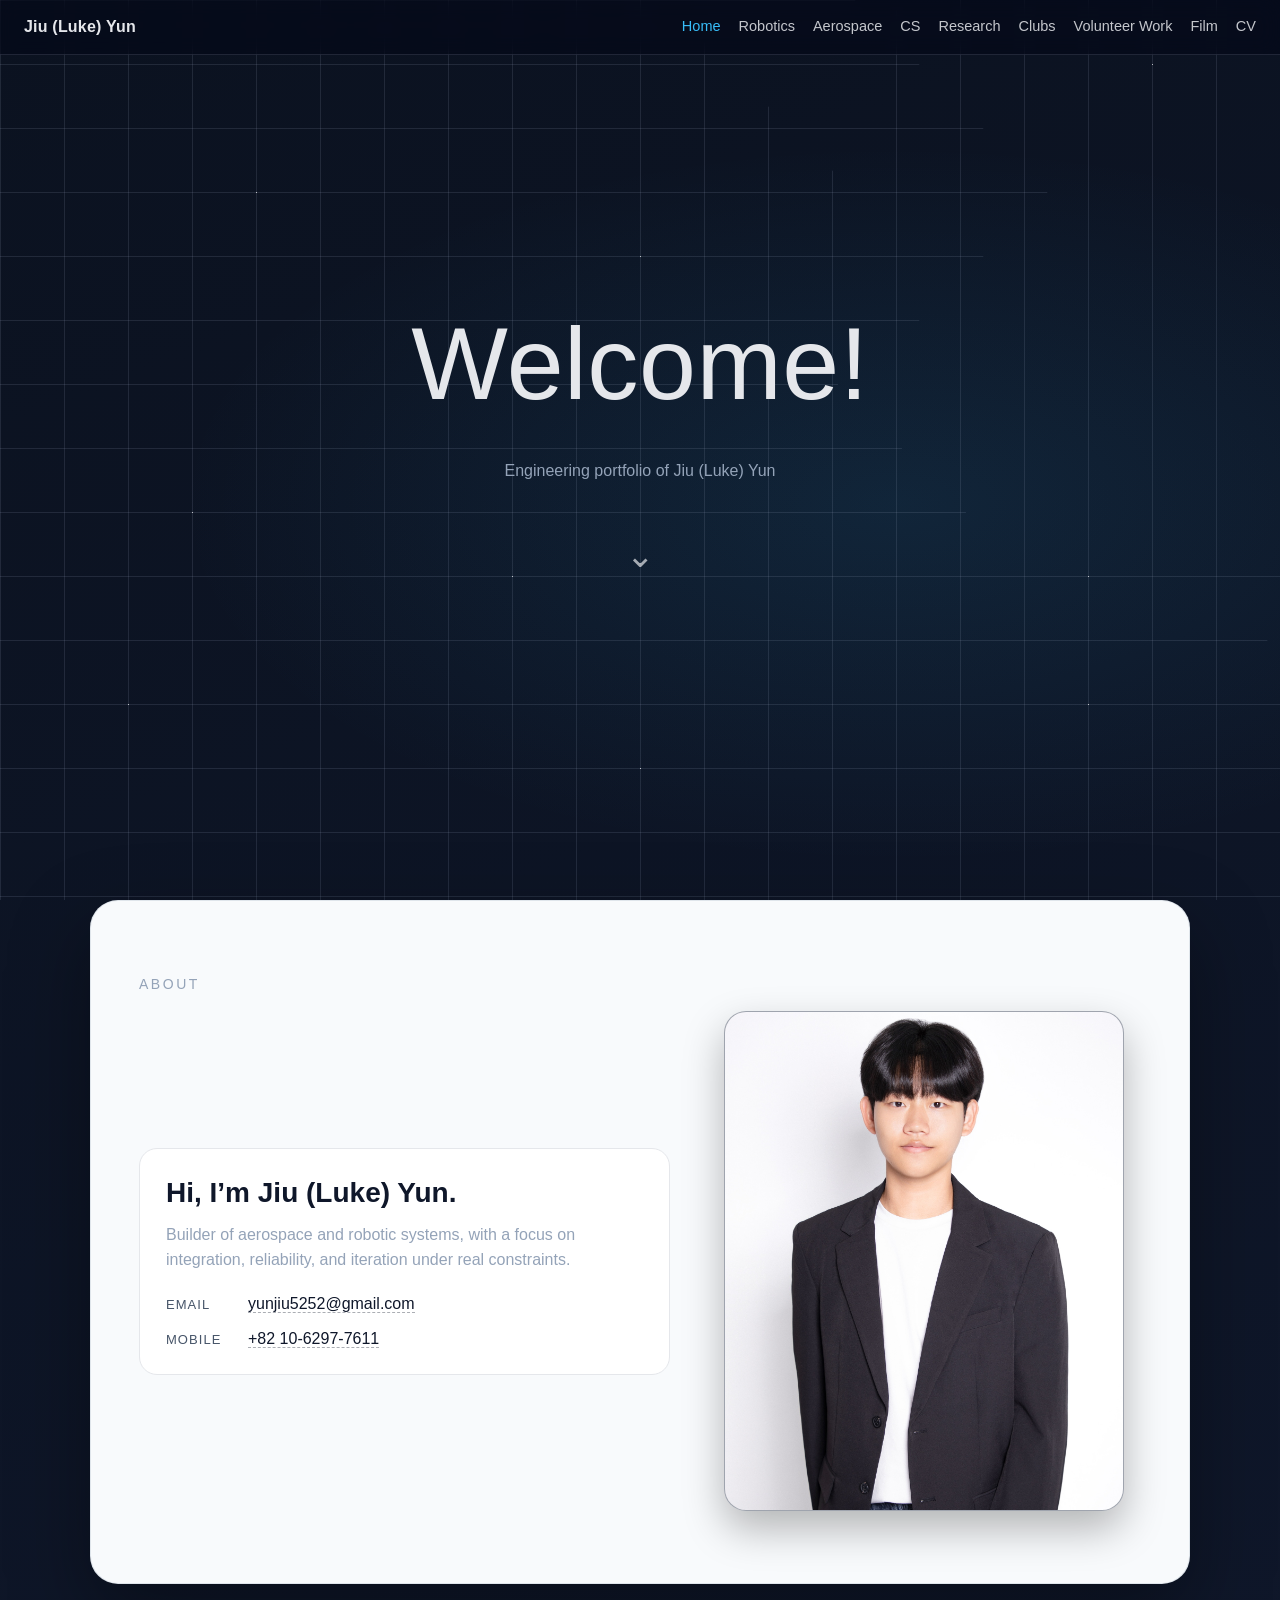
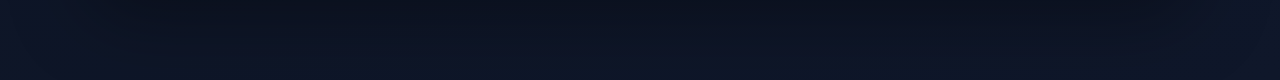
==== commit a191f6ba: "Analytics: skip headless and Meta link-preview bots Co-Authored-By: Claude Opus 5.5 <noreply@anthrop" ====
--- a/index.html
+++ b/index.html
@@ -74,6 +74,15 @@
 </section>
 
 <script src="scripts/main.js"></script>
+<script>
+  window.goatcounter={no_onload:true};
+  window.addEventListener('load',function(){
+    var ua=navigator.userAgent||'';
+    if(navigator.webdriver||/HeadlessChrome|facebookexternalhit|facebookcatalog|meta-externalagent|meta-externalfetcher|Facebot|bot|crawler|spider|preview/i.test(ua))return;
+    var t=setInterval(function(){if(window.goatcounter&&window.goatcounter.count){clearInterval(t);window.goatcounter.count();}},100);
+    setTimeout(function(){clearInterval(t)},10000);
+  });
+</script>
 <script data-goatcounter="https://lukeyun.goatcounter.com/count" async src="//gc.zgo.at/count.js"></script>
 </body>
 </html>
